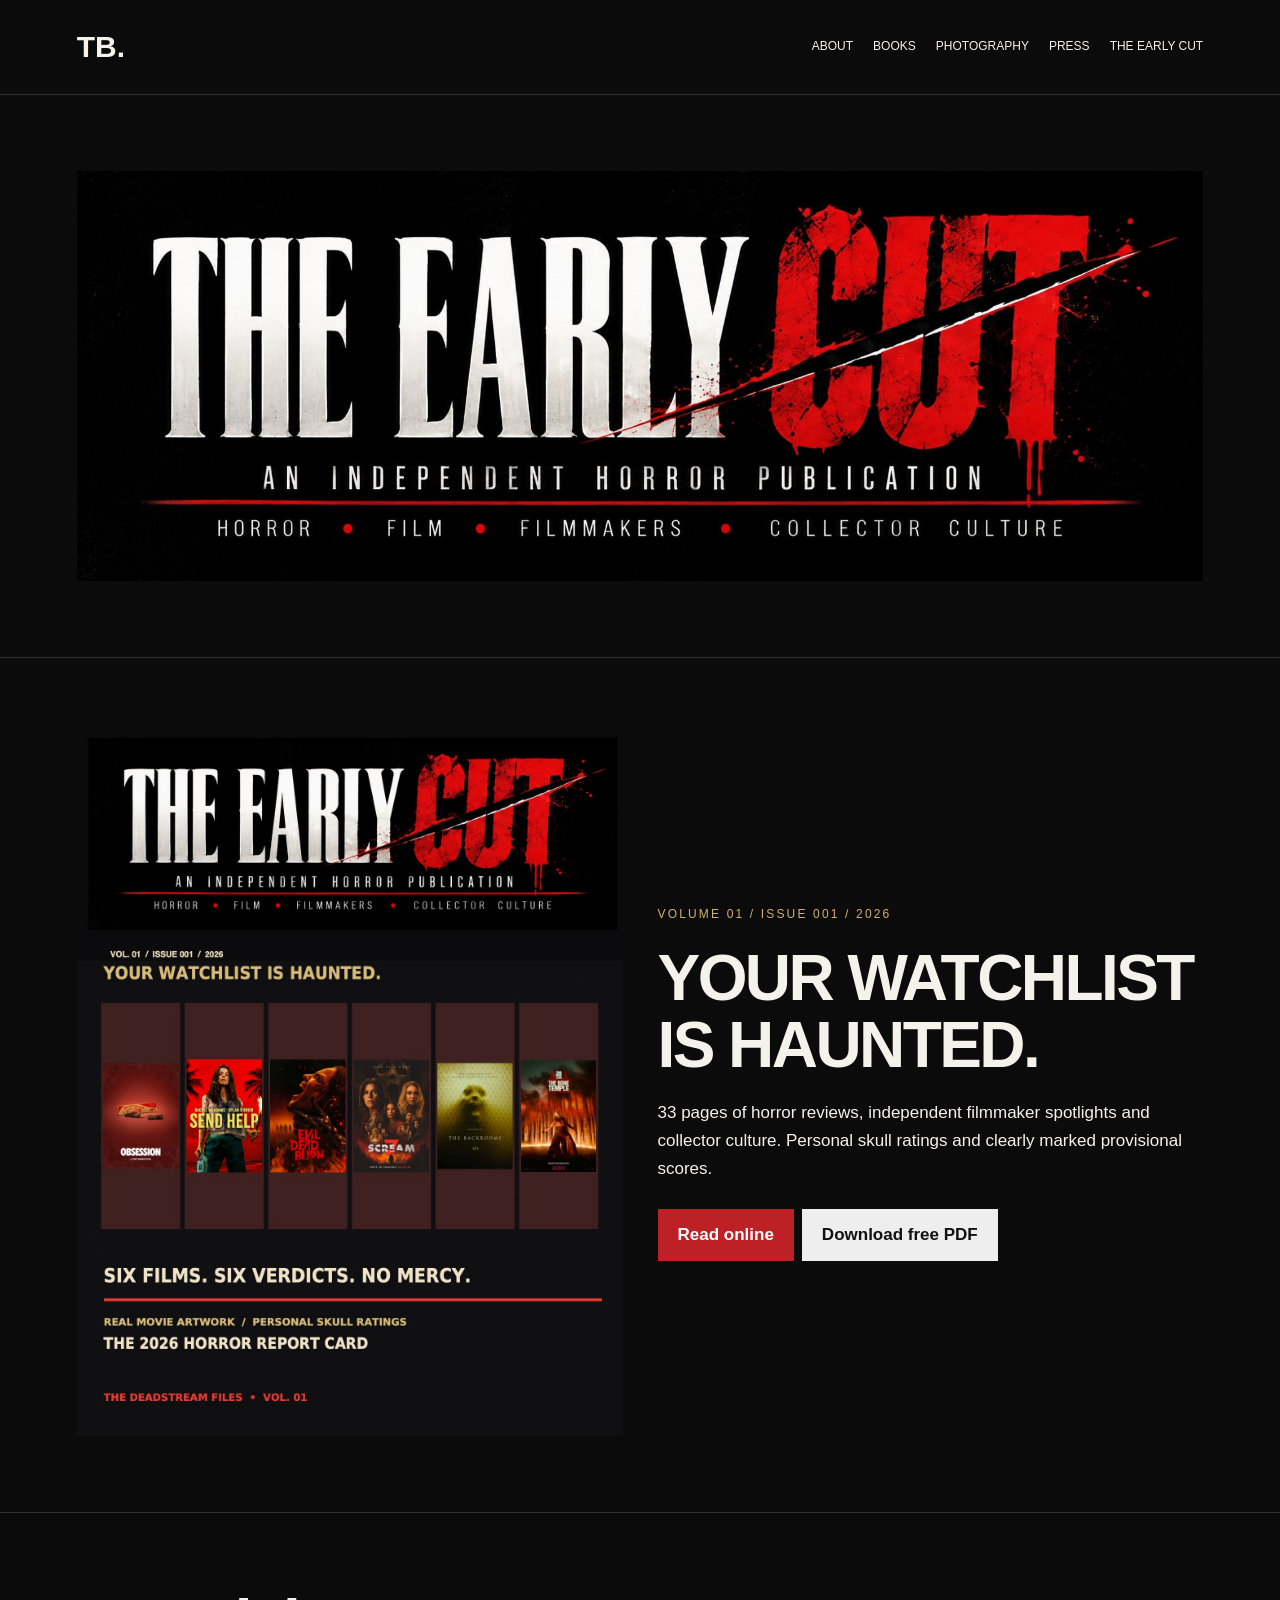
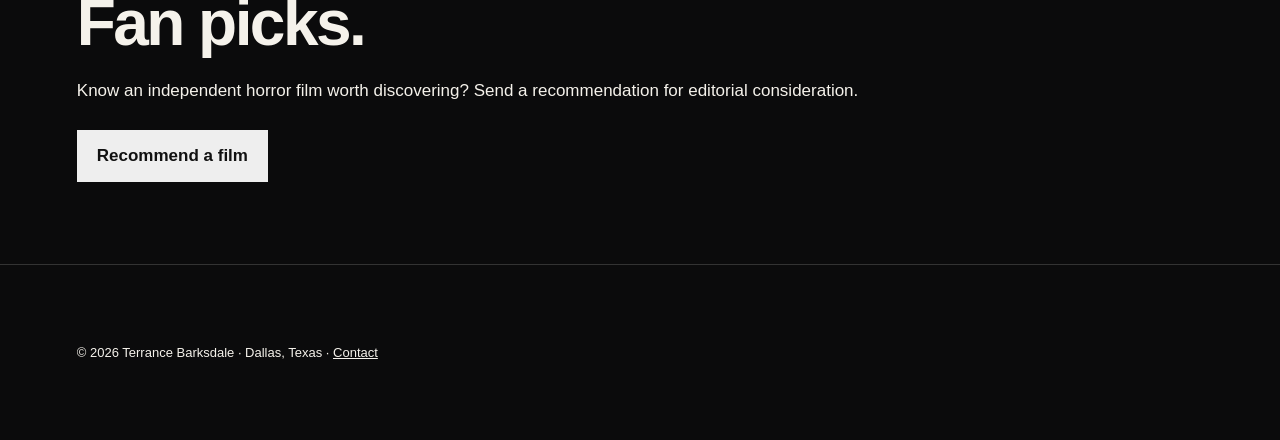
==== early-cut.html @ 6cfd197d "Launch official website redesign Launch redesigned personal website featuring published books, comme" ====
<!doctype html><html lang="en"><head><meta charset="utf-8"><meta name="viewport" content="width=device-width,initial-scale=1"><title>THE EARLY CUT | Independent Horror Publication</title><meta name="description" content="Issue 001 of THE EARLY CUT: horror reviews, filmmaker spotlights and collector culture."><link rel="canonical" href="https://terrancebarksdale.github.io/early-cut.html"><link rel="stylesheet" href="style.css"></head><body><header><a href="index.html" style="font-size:30px;font-weight:900;text-decoration:none">TB.</a><nav><a href="index.html#about">About</a><a href="index.html#books">Books</a><a href="index.html#photography">Photography</a><a href="index.html#press">Press</a><a href="early-cut.html">The Early Cut</a></nav></header><main><section><img class="banner" src="assets/the-early-cut-banner.jpg" alt="The Early Cut independent horror publication"></section><section class="split"><img src="assets/the-early-cut-issue-001.jpg" alt="Issue 001 cover"><div><p class="eyebrow">Volume 01 / Issue 001 / 2026</p><h2>YOUR WATCHLIST IS HAUNTED.</h2><p>33 pages of horror reviews, independent filmmaker spotlights and collector culture. Personal skull ratings and clearly marked provisional scores.</p><a class="button red" href="the-early-cut-issue-001.pdf" target="_blank" rel="noopener">Read online</a><a class="button" href="the-early-cut-issue-001.pdf" download>Download free PDF</a></div></section><section><h2>Fan picks.</h2><p>Know an independent horror film worth discovering? Send a recommendation for editorial consideration.</p><a class="button" href="mailto:tb7021000@gmail.com?subject=The%20Early%20Cut%20Fan%20Picks">Recommend a film</a></section></main><footer>© 2026 Terrance Barksdale · Dallas, Texas · <a href="mailto:tb7021000@gmail.com">Contact</a></footer></body></html>
---- style.css ----
*{box-sizing:border-box}html{scroll-behavior:smooth}body{margin:0;background:#0b0b0c;color:#f5f2eb;font:17px/1.65 Arial,sans-serif}a{color:inherit}header,section,footer{padding:clamp(24px,6vw,90px);max-width:1440px;margin:auto}header{display:flex;justify-content:space-between;align-items:center;padding-top:22px;padding-bottom:22px;gap:20px;flex-wrap:wrap;border-bottom:1px solid #333}nav{display:flex;gap:20px;flex-wrap:wrap;font-size:12px;text-transform:uppercase}nav a{text-decoration:none}h1,h2,h3,p{margin:0 0 20px}h1{font-size:clamp(40px,7vw,105px);line-height:.94;letter-spacing:-.06em}h2{font-size:clamp(30px,5vw,65px);line-height:1.05;letter-spacing:-.04em}h3{line-height:1.2}.eyebrow{color:#d2b16e;font-size:12px;letter-spacing:.18em;text-transform:uppercase}.hero,.split{display:grid;grid-template-columns:1fr 1fr;gap:35px;align-items:center}.hero img{width:100%;max-height:650px;object-fit:cover;object-position:center 30%}.button{display:inline-block;background:#eee;color:#111;padding:12px 20px;text-decoration:none;font-weight:bold;margin:5px 8px 5px 0}.red{background:#bd2025;color:white}.gallery{display:grid;grid-template-columns:repeat(auto-fit,minmax(190px,1fr));gap:14px}.gallery img{width:100%;aspect-ratio:1;object-fit:cover}img{max-width:100%;display:block}.books{display:grid;grid-template-columns:repeat(2,1fr);gap:35px}.books img{max-height:420px;width:auto;margin-bottom:20px}section{border-bottom:1px solid #333}.muted{color:#b5b5b5}footer{font-size:13px}.banner{width:100%}@media(max-width:650px){.hero,.split,.books{grid-template-columns:1fr}.hero img{max-height:460px}nav{gap:12px}}
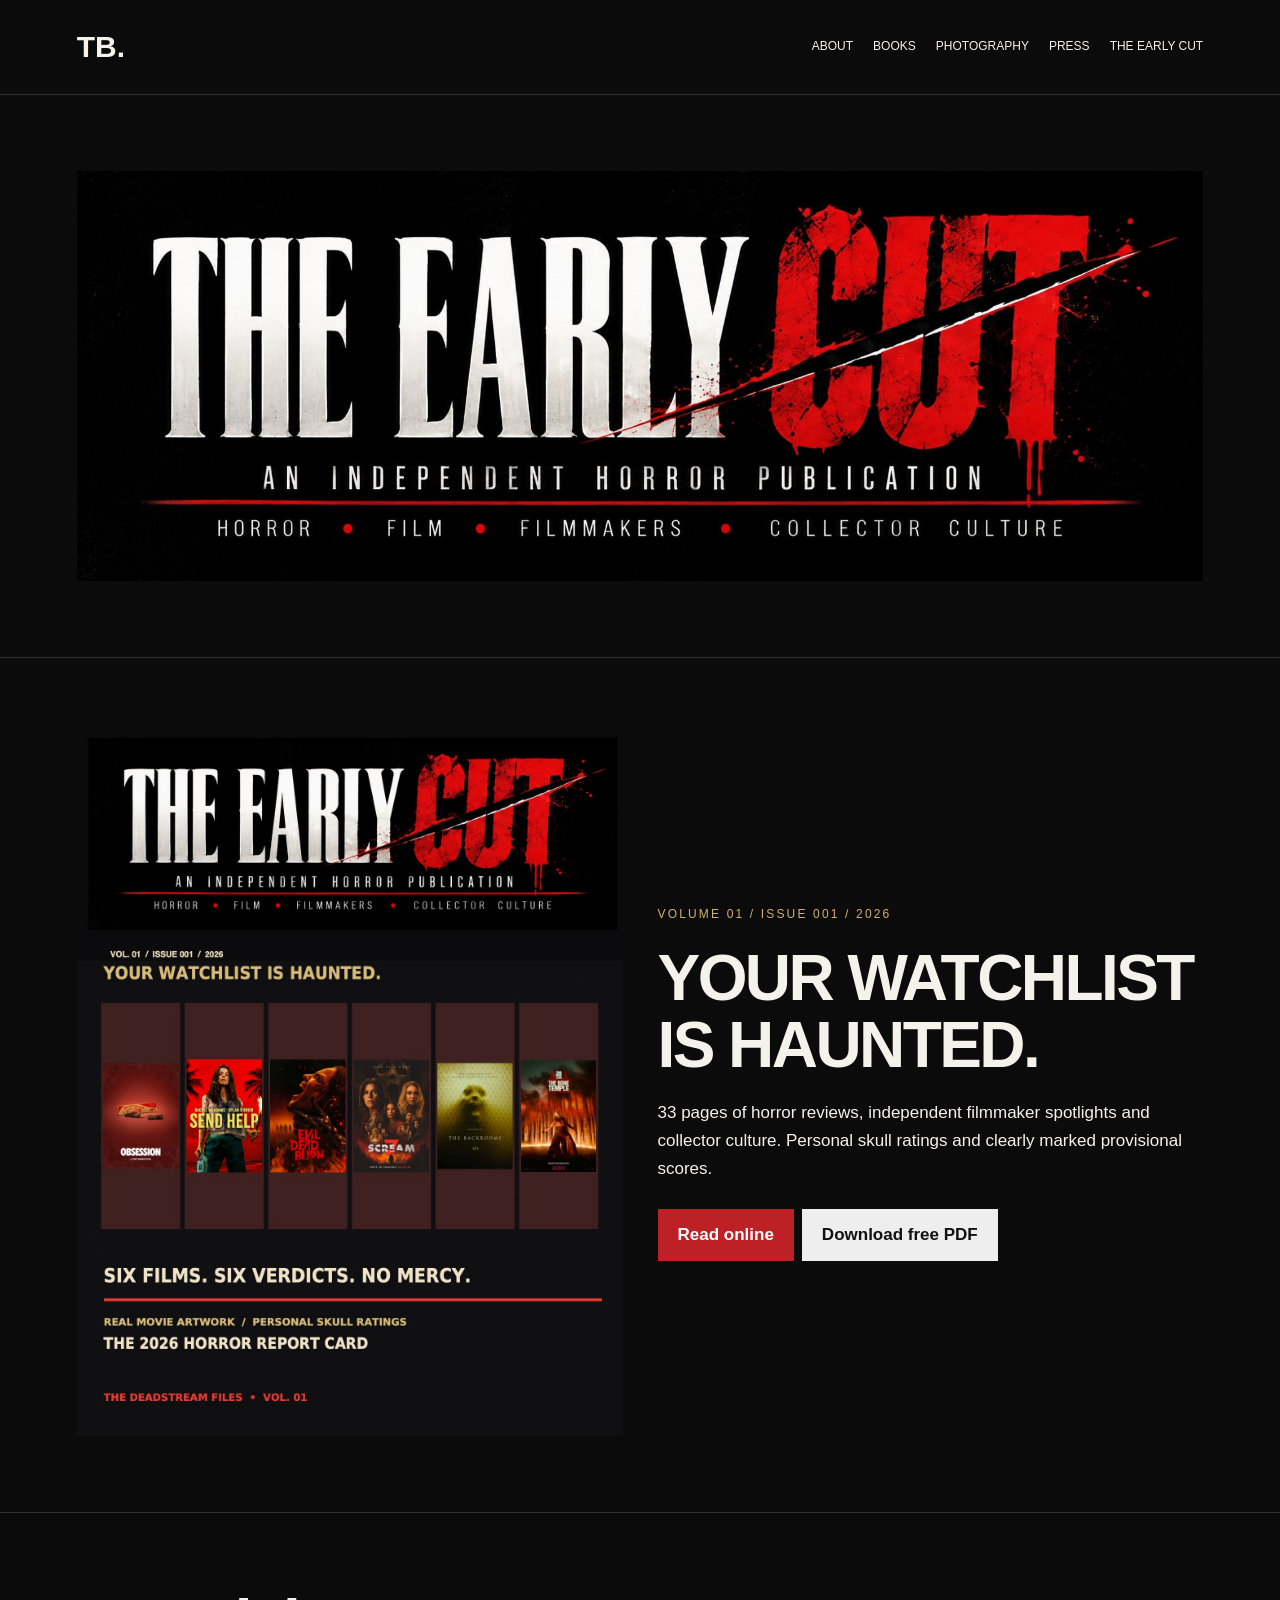
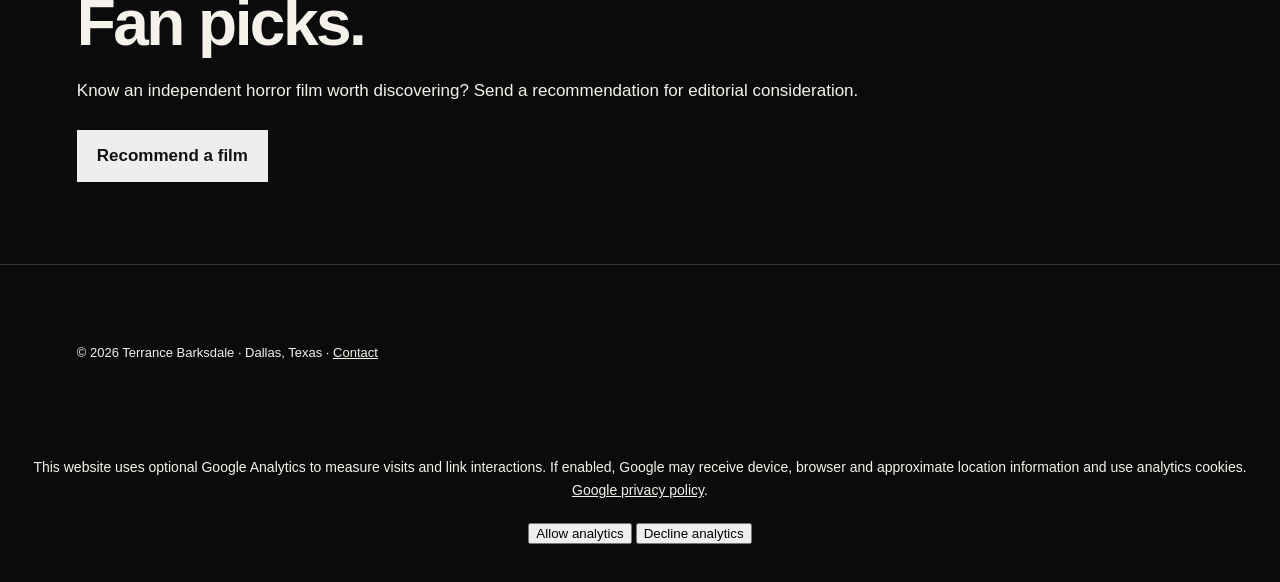
==== commit 4e44c258: "Add files via upload Integrate THE EARLY CUT visitor and download analytics" ====
--- a/early-cut.html
+++ b/early-cut.html
@@ -1 +1,42 @@
-<!doctype html><html lang="en"><head><meta charset="utf-8"><meta name="viewport" content="width=device-width,initial-scale=1"><title>THE EARLY CUT | Independent Horror Publication</title><meta name="description" content="Issue 001 of THE EARLY CUT: horror reviews, filmmaker spotlights and collector culture."><link rel="canonical" href="https://terrancebarksdale.github.io/early-cut.html"><link rel="stylesheet" href="style.css"></head><body><header><a href="index.html" style="font-size:30px;font-weight:900;text-decoration:none">TB.</a><nav><a href="index.html#about">About</a><a href="index.html#books">Books</a><a href="index.html#photography">Photography</a><a href="index.html#press">Press</a><a href="early-cut.html">The Early Cut</a></nav></header><main><section><img class="banner" src="assets/the-early-cut-banner.jpg" alt="The Early Cut independent horror publication"></section><section class="split"><img src="assets/the-early-cut-issue-001.jpg" alt="Issue 001 cover"><div><p class="eyebrow">Volume 01 / Issue 001 / 2026</p><h2>YOUR WATCHLIST IS HAUNTED.</h2><p>33 pages of horror reviews, independent filmmaker spotlights and collector culture. Personal skull ratings and clearly marked provisional scores.</p><a class="button red" href="the-early-cut-issue-001.pdf" target="_blank" rel="noopener">Read online</a><a class="button" href="the-early-cut-issue-001.pdf" download>Download free PDF</a></div></section><section><h2>Fan picks.</h2><p>Know an independent horror film worth discovering? Send a recommendation for editorial consideration.</p><a class="button" href="mailto:tb7021000@gmail.com?subject=The%20Early%20Cut%20Fan%20Picks">Recommend a film</a></section></main><footer>© 2026 Terrance Barksdale · Dallas, Texas · <a href="mailto:tb7021000@gmail.com">Contact</a></footer></body></html>+<!doctype html><html lang="en"><head><meta charset="utf-8"><meta name="viewport" content="width=device-width,initial-scale=1"><title>THE EARLY CUT | Independent Horror Publication</title><meta name="description" content="Issue 001 of THE EARLY CUT: horror reviews, filmmaker spotlights and collector culture."><link rel="canonical" href="https://terrancebarksdale.github.io/early-cut.html"><link rel="stylesheet" href="style.css"><!-- Google Analytics: load only after visitor consent -->
+<script>
+function enableAnalytics(){
+ if(window.analyticsEnabled)return;
+ window['ga-disable-G-5J63CN65SB']=false;
+ window.analyticsEnabled=true;
+ window.dataLayer=window.dataLayer||[];
+ function gtag(){dataLayer.push(arguments);}
+ gtag('js',new Date());
+ gtag('config','G-5J63CN65SB');
+ var script=document.createElement('script');
+ script.async=true;
+ script.src='https://www.googletagmanager.com/gtag/js?id=G-5J63CN65SB';
+ document.head.appendChild(script);
+}
+</script>
+</head><body><header><a href="index.html" style="font-size:30px;font-weight:900;text-decoration:none">TB.</a><nav><a href="index.html#about">About</a><a href="index.html#books">Books</a><a href="index.html#photography">Photography</a><a href="index.html#press">Press</a><a href="early-cut.html">The Early Cut</a></nav></header><main><section><img class="banner" src="assets/the-early-cut-banner.jpg" alt="The Early Cut independent horror publication"></section><section class="split"><img src="assets/the-early-cut-issue-001.jpg" alt="Issue 001 cover"><div><p class="eyebrow">Volume 01 / Issue 001 / 2026</p><h2>YOUR WATCHLIST IS HAUNTED.</h2><p>33 pages of horror reviews, independent filmmaker spotlights and collector culture. Personal skull ratings and clearly marked provisional scores.</p><a class="button red" href="the-early-cut-issue-001.pdf" data-magazine-event="magazine_read_click" target="_blank" rel="noopener">Read online</a><a class="button" href="the-early-cut-issue-001.pdf" data-magazine-event="magazine_download_click" download>Download free PDF</a></div></section><section><h2>Fan picks.</h2><p>Know an independent horror film worth discovering? Send a recommendation for editorial consideration.</p><a class="button" href="mailto:tb7021000@gmail.com?subject=The%20Early%20Cut%20Fan%20Picks">Recommend a film</a></section></main><footer>© 2026 Terrance Barksdale · Dallas, Texas · <a href="mailto:tb7021000@gmail.com">Contact</a></footer><div id="analytics-preferences" style="padding:16px;text-align:center;font-size:14px;">
+<p>This website uses optional Google Analytics to measure visits and link interactions. If enabled, Google may receive device, browser and approximate location information and use analytics cookies. <a href="https://policies.google.com/privacy">Google privacy policy</a>.</p>
+<button type="button" id="analytics-accept">Allow analytics</button> <button type="button" id="analytics-decline">Decline analytics</button>
+<p id="analytics-status" aria-live="polite"></p>
+</div>
+<script>
+(function(){
+ var key='site-analytics-consent';
+ function get(){try{return localStorage.getItem(key);}catch(e){return null;}}
+ function set(v){try{localStorage.setItem(key,v);}catch(e){}}
+ var status=document.getElementById('analytics-status');
+ if(get()==='yes'){enableAnalytics();status.textContent='Analytics enabled.';}
+ if(get()==='no')status.textContent='Analytics declined.';
+ document.getElementById('analytics-accept').onclick=function(){set('yes');enableAnalytics();status.textContent='Analytics enabled.';};
+ document.getElementById('analytics-decline').onclick=function(){set('no');window['ga-disable-G-5J63CN65SB']=true;document.cookie.split(';').forEach(function(c){var n=c.split('=')[0].trim();if(n==='_ga'||n.indexOf('_ga_')===0){document.cookie=n+'=; Max-Age=0; path=/';document.cookie=n+'=; Max-Age=0; path=/; domain='+location.hostname;}});status.textContent='Analytics declined.';if(window.analyticsEnabled)location.reload();};
+})();
+</script>
+<script>
+document.addEventListener('click',function(e){
+ var a=e.target.closest('a[data-magazine-event]');
+ if(!a || !window.analyticsEnabled || window['ga-disable-G-5J63CN65SB'])return;
+ try{if(localStorage.getItem('site-analytics-consent')!=='yes')return;}catch(err){return;}
+ (function(){window.dataLayer.push(arguments);})('event',a.dataset.magazineEvent,{magazine_issue:'001',link_url:a.href});
+});
+</script>
+</body></html>
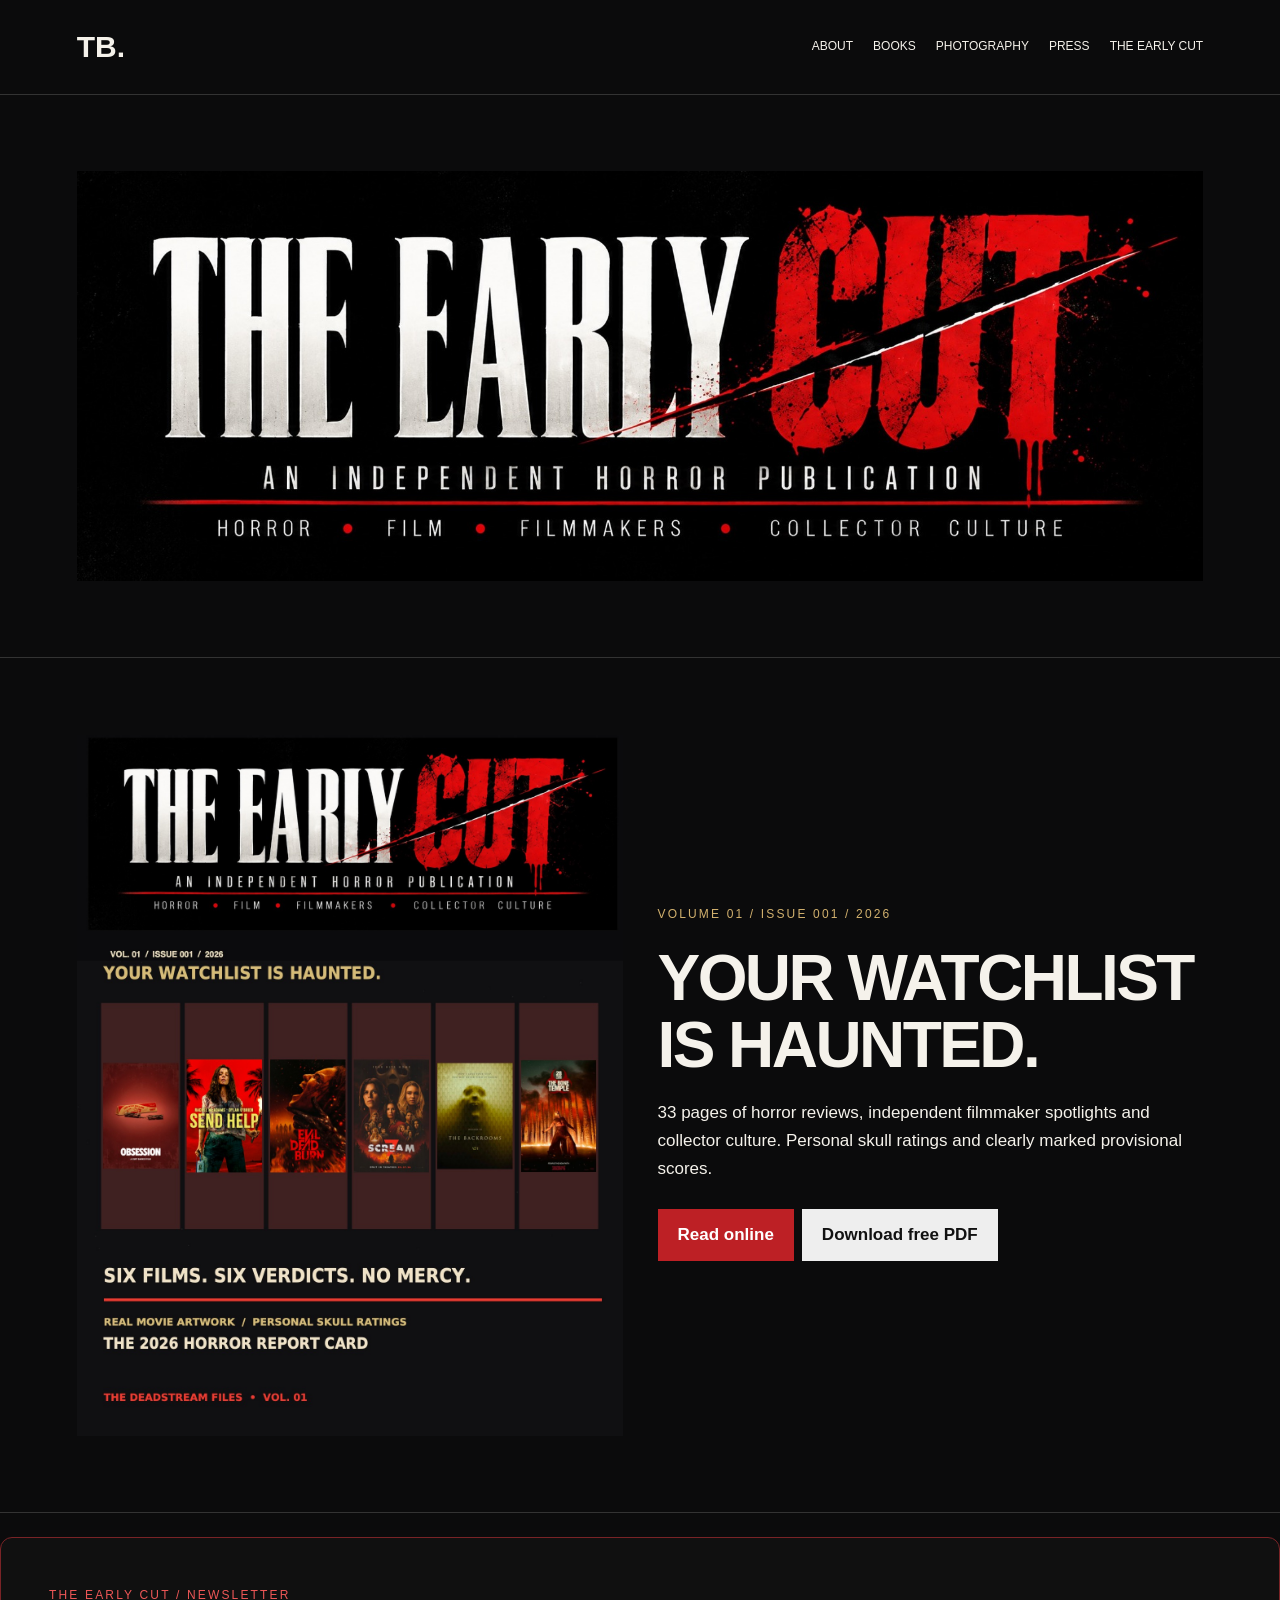
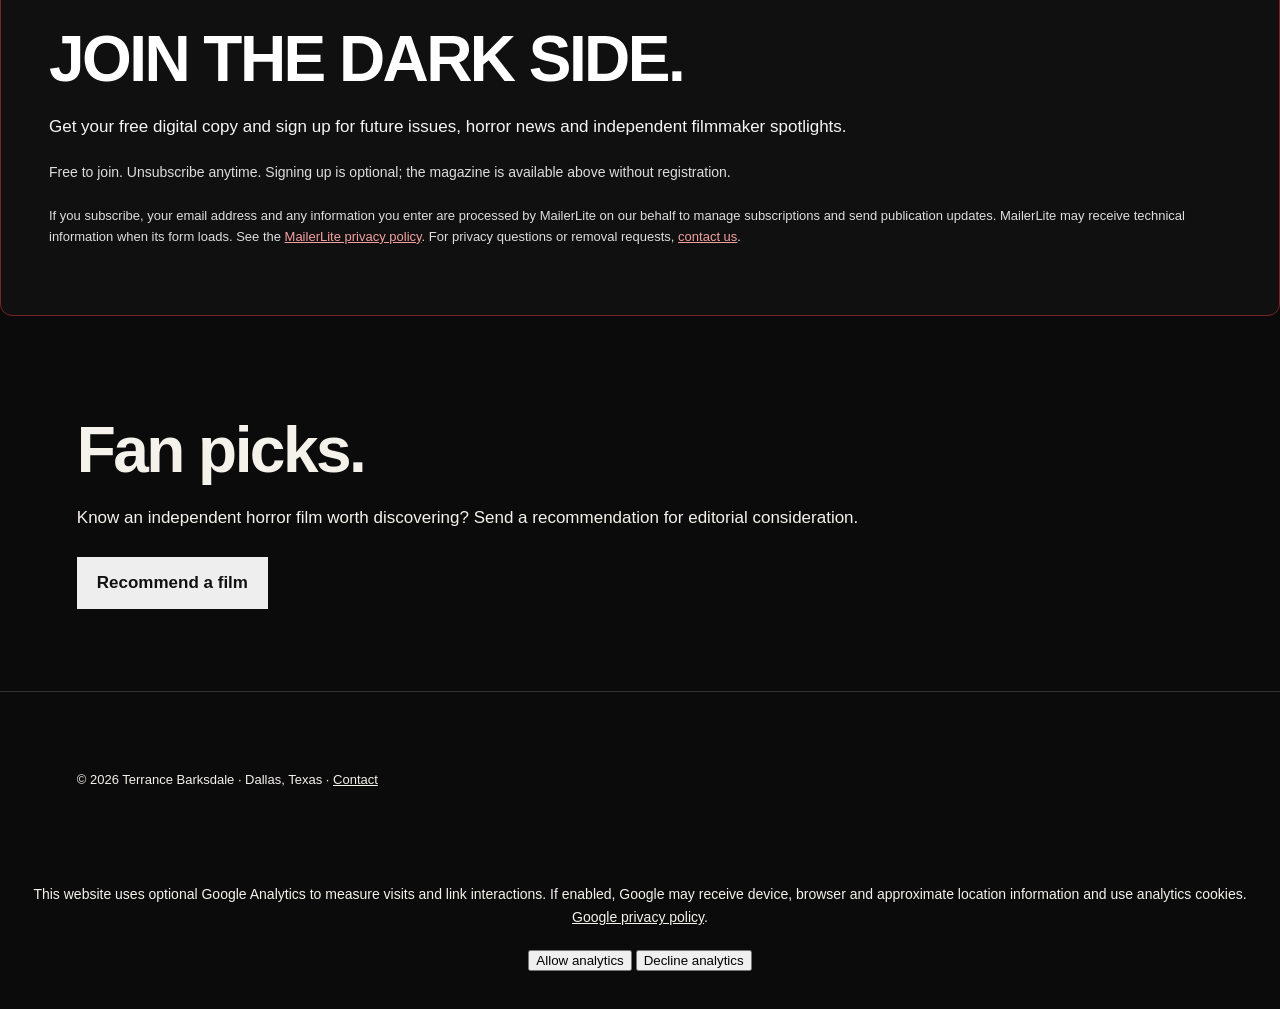
==== commit b6cb2df4: "Add files via upload Add THE EARLY CUT subscriber registration." ====
--- a/early-cut.html
+++ b/early-cut.html
@@ -14,7 +14,20 @@
  document.head.appendChild(script);
 }
 </script>
-</head><body><header><a href="index.html" style="font-size:30px;font-weight:900;text-decoration:none">TB.</a><nav><a href="index.html#about">About</a><a href="index.html#books">Books</a><a href="index.html#photography">Photography</a><a href="index.html#press">Press</a><a href="early-cut.html">The Early Cut</a></nav></header><main><section><img class="banner" src="assets/the-early-cut-banner.jpg" alt="The Early Cut independent horror publication"></section><section class="split"><img src="assets/the-early-cut-issue-001.jpg" alt="Issue 001 cover"><div><p class="eyebrow">Volume 01 / Issue 001 / 2026</p><h2>YOUR WATCHLIST IS HAUNTED.</h2><p>33 pages of horror reviews, independent filmmaker spotlights and collector culture. Personal skull ratings and clearly marked provisional scores.</p><a class="button red" href="the-early-cut-issue-001.pdf" data-magazine-event="magazine_read_click" target="_blank" rel="noopener">Read online</a><a class="button" href="the-early-cut-issue-001.pdf" data-magazine-event="magazine_download_click" download>Download free PDF</a></div></section><section><h2>Fan picks.</h2><p>Know an independent horror film worth discovering? Send a recommendation for editorial consideration.</p><a class="button" href="mailto:tb7021000@gmail.com?subject=The%20Early%20Cut%20Fan%20Picks">Recommend a film</a></section></main><footer>© 2026 Terrance Barksdale · Dallas, Texas · <a href="mailto:tb7021000@gmail.com">Contact</a></footer><div id="analytics-preferences" style="padding:16px;text-align:center;font-size:14px;">
+<!-- MailerLite Universal -->
+<script>
+(function(w,d,e,u,f,l,n){w[f]=w[f]||function(){(w[f].q=w[f].q||[]).push(arguments);},l=d.createElement(e),l.async=1,l.src=u,n=d.getElementsByTagName(e)[0],n.parentNode.insertBefore(l,n);})(window,document,'script','https://assets.mailerlite.com/js/universal.js','ml');
+ml('account', '2829560');
+</script>
+<!-- End MailerLite Universal -->
+</head><body><header><a href="index.html" style="font-size:30px;font-weight:900;text-decoration:none">TB.</a><nav><a href="index.html#about">About</a><a href="index.html#books">Books</a><a href="index.html#photography">Photography</a><a href="index.html#press">Press</a><a href="early-cut.html">The Early Cut</a></nav></header><main><section><img class="banner" src="assets/the-early-cut-banner.jpg" alt="The Early Cut independent horror publication"></section><section class="split"><img src="assets/the-early-cut-issue-001.jpg" alt="Issue 001 cover"><div><p class="eyebrow">Volume 01 / Issue 001 / 2026</p><h2>YOUR WATCHLIST IS HAUNTED.</h2><p>33 pages of horror reviews, independent filmmaker spotlights and collector culture. Personal skull ratings and clearly marked provisional scores.</p><a class="button red" href="the-early-cut-issue-001.pdf" data-magazine-event="magazine_read_click" target="_blank" rel="noopener">Read online</a><a class="button" href="the-early-cut-issue-001.pdf" data-magazine-event="magazine_download_click" download>Download free PDF</a></div></section><section id="subscribe" style="background:#101010;color:#f5f5f5;border:1px solid #792326;border-radius:12px;padding:clamp(20px,5vw,48px);margin:24px 0;">
+<p class="eyebrow" style="color:#ed5757;">THE EARLY CUT / NEWSLETTER</p>
+<h2 style="color:#fff;">JOIN THE DARK SIDE.</h2>
+<p>Get your free digital copy and sign up for future issues, horror news and independent filmmaker spotlights.</p>
+<div class="ml-embedded" data-form="8EUhbO"></div>
+<p style="font-size:14px;color:#ddd;">Free to join. Unsubscribe anytime. Signing up is optional; the magazine is available above without registration.</p>
+<p style="font-size:13px;color:#ddd;">If you subscribe, your email address and any information you enter are processed by MailerLite on our behalf to manage subscriptions and send publication updates. MailerLite may receive technical information when its form loads. See the <a style="color:#f5a0a0;" href="https://www.mailerlite.com/legal/privacy-policy">MailerLite privacy policy</a>. For privacy questions or removal requests, <a style="color:#f5a0a0;" href="mailto:tb7021000@gmail.com">contact us</a>.</p>
+</section><section><h2>Fan picks.</h2><p>Know an independent horror film worth discovering? Send a recommendation for editorial consideration.</p><a class="button" href="mailto:tb7021000@gmail.com?subject=The%20Early%20Cut%20Fan%20Picks">Recommend a film</a></section></main><footer>© 2026 Terrance Barksdale · Dallas, Texas · <a href="mailto:tb7021000@gmail.com">Contact</a></footer><div id="analytics-preferences" style="padding:16px;text-align:center;font-size:14px;">
 <p>This website uses optional Google Analytics to measure visits and link interactions. If enabled, Google may receive device, browser and approximate location information and use analytics cookies. <a href="https://policies.google.com/privacy">Google privacy policy</a>.</p>
 <button type="button" id="analytics-accept">Allow analytics</button> <button type="button" id="analytics-decline">Decline analytics</button>
 <p id="analytics-status" aria-live="polite"></p>
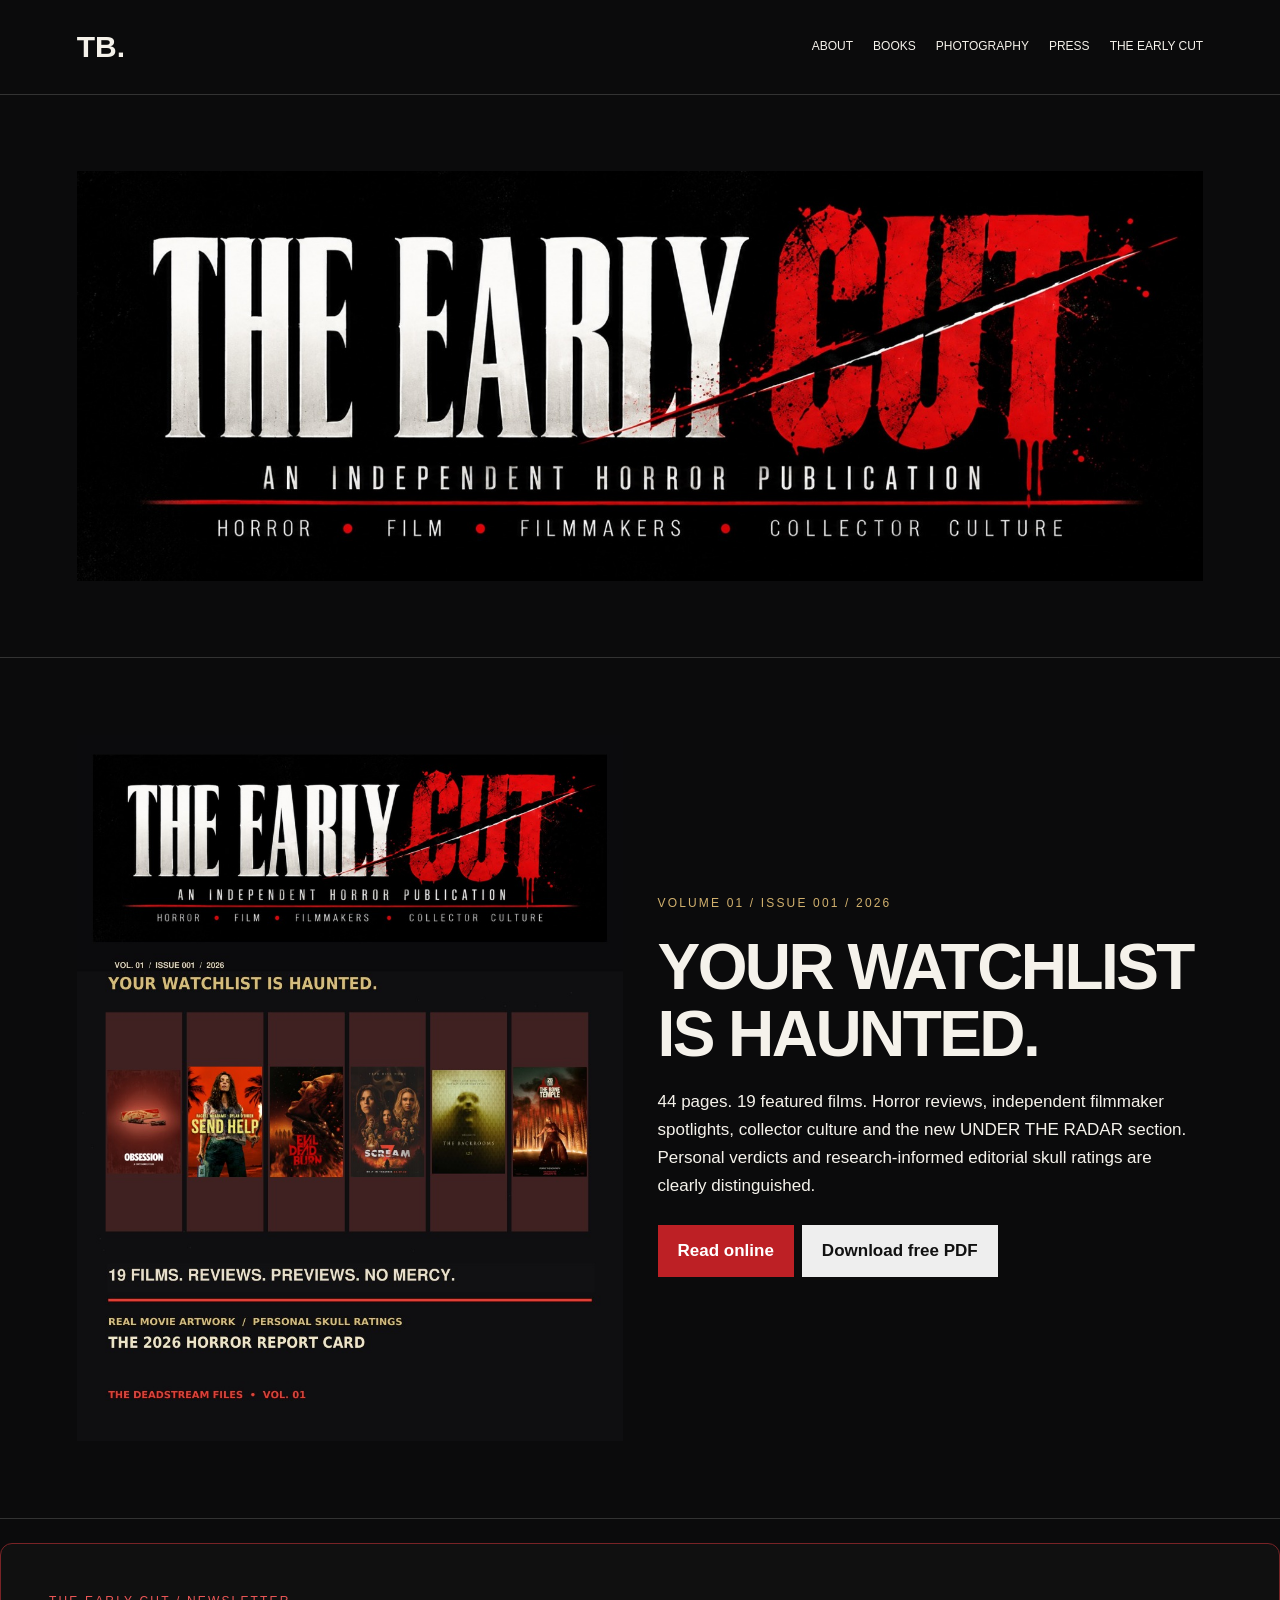
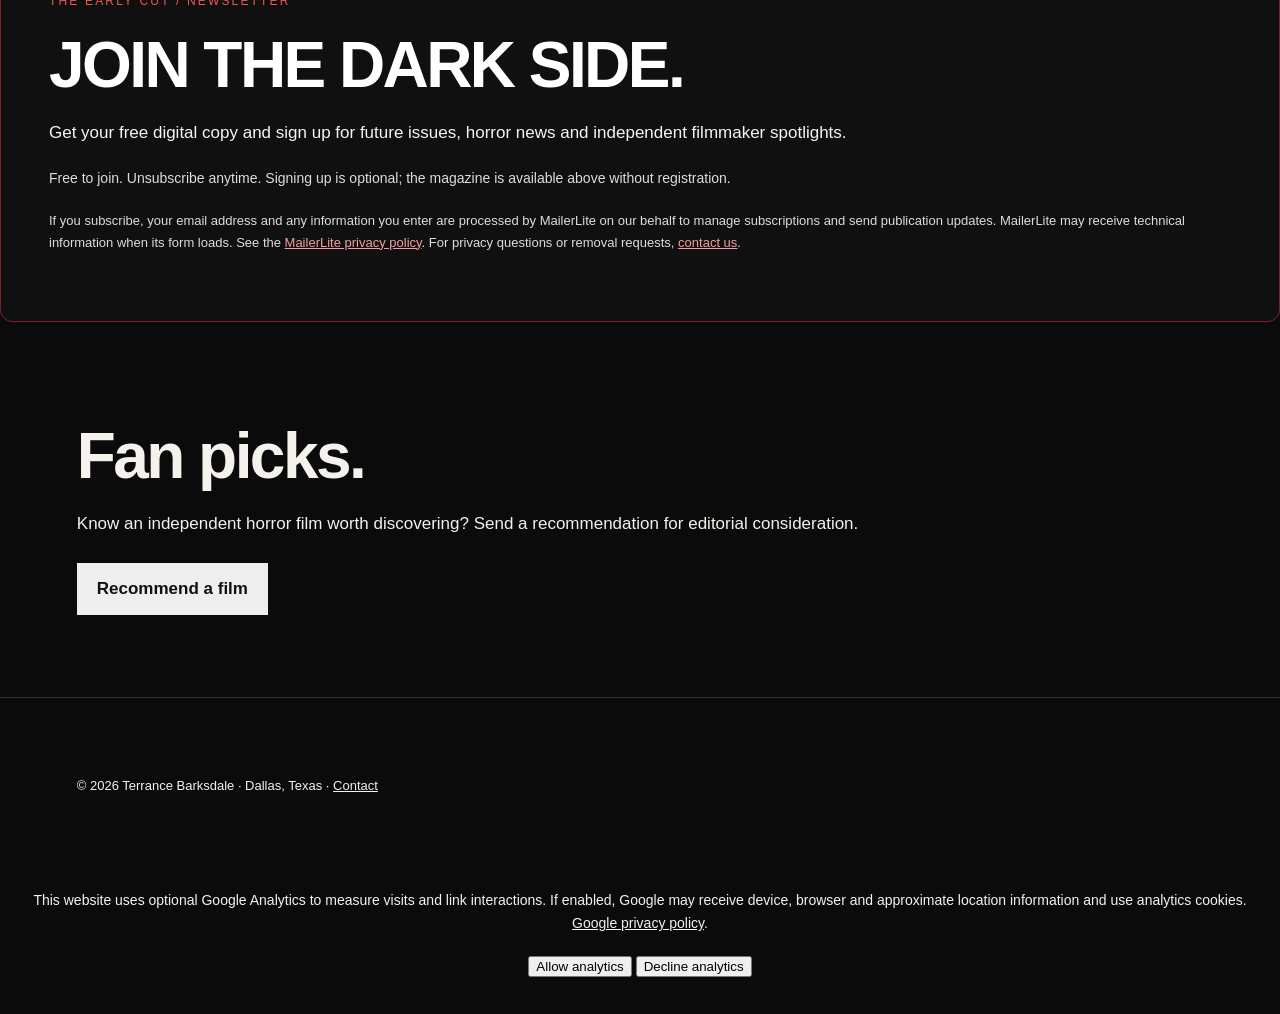
==== commit c6f18f0a: "Add files via upload Update THE EARLY CUT to 44-page edition." ====
--- a/early-cut.html
+++ b/early-cut.html
@@ -20,7 +20,7 @@
 ml('account', '2829560');
 </script>
 <!-- End MailerLite Universal -->
-</head><body><header><a href="index.html" style="font-size:30px;font-weight:900;text-decoration:none">TB.</a><nav><a href="index.html#about">About</a><a href="index.html#books">Books</a><a href="index.html#photography">Photography</a><a href="index.html#press">Press</a><a href="early-cut.html">The Early Cut</a></nav></header><main><section><img class="banner" src="assets/the-early-cut-banner.jpg" alt="The Early Cut independent horror publication"></section><section class="split"><img src="assets/the-early-cut-issue-001.jpg" alt="Issue 001 cover"><div><p class="eyebrow">Volume 01 / Issue 001 / 2026</p><h2>YOUR WATCHLIST IS HAUNTED.</h2><p>33 pages of horror reviews, independent filmmaker spotlights and collector culture. Personal skull ratings and clearly marked provisional scores.</p><a class="button red" href="the-early-cut-issue-001.pdf" data-magazine-event="magazine_read_click" target="_blank" rel="noopener">Read online</a><a class="button" href="the-early-cut-issue-001.pdf" data-magazine-event="magazine_download_click" download>Download free PDF</a></div></section><section id="subscribe" style="background:#101010;color:#f5f5f5;border:1px solid #792326;border-radius:12px;padding:clamp(20px,5vw,48px);margin:24px 0;">
+</head><body><header><a href="index.html" style="font-size:30px;font-weight:900;text-decoration:none">TB.</a><nav><a href="index.html#about">About</a><a href="index.html#books">Books</a><a href="index.html#photography">Photography</a><a href="index.html#press">Press</a><a href="early-cut.html">The Early Cut</a></nav></header><main><section><img class="banner" src="assets/the-early-cut-banner.jpg" alt="The Early Cut independent horror publication"></section><section class="split"><img src="assets/the-early-cut-issue-001.jpg" alt="Issue 001 cover"><div><p class="eyebrow">Volume 01 / Issue 001 / 2026</p><h2>YOUR WATCHLIST IS HAUNTED.</h2><p>44 pages. 19 featured films. Horror reviews, independent filmmaker spotlights, collector culture and the new UNDER THE RADAR section. Personal verdicts and research-informed editorial skull ratings are clearly distinguished.</p><a class="button red" href="the-early-cut-issue-001.pdf" data-magazine-event="magazine_read_click" target="_blank" rel="noopener">Read online</a><a class="button" href="the-early-cut-issue-001.pdf" data-magazine-event="magazine_download_click" download>Download free PDF</a></div></section><section id="subscribe" style="background:#101010;color:#f5f5f5;border:1px solid #792326;border-radius:12px;padding:clamp(20px,5vw,48px);margin:24px 0;">
 <p class="eyebrow" style="color:#ed5757;">THE EARLY CUT / NEWSLETTER</p>
 <h2 style="color:#fff;">JOIN THE DARK SIDE.</h2>
 <p>Get your free digital copy and sign up for future issues, horror news and independent filmmaker spotlights.</p>
